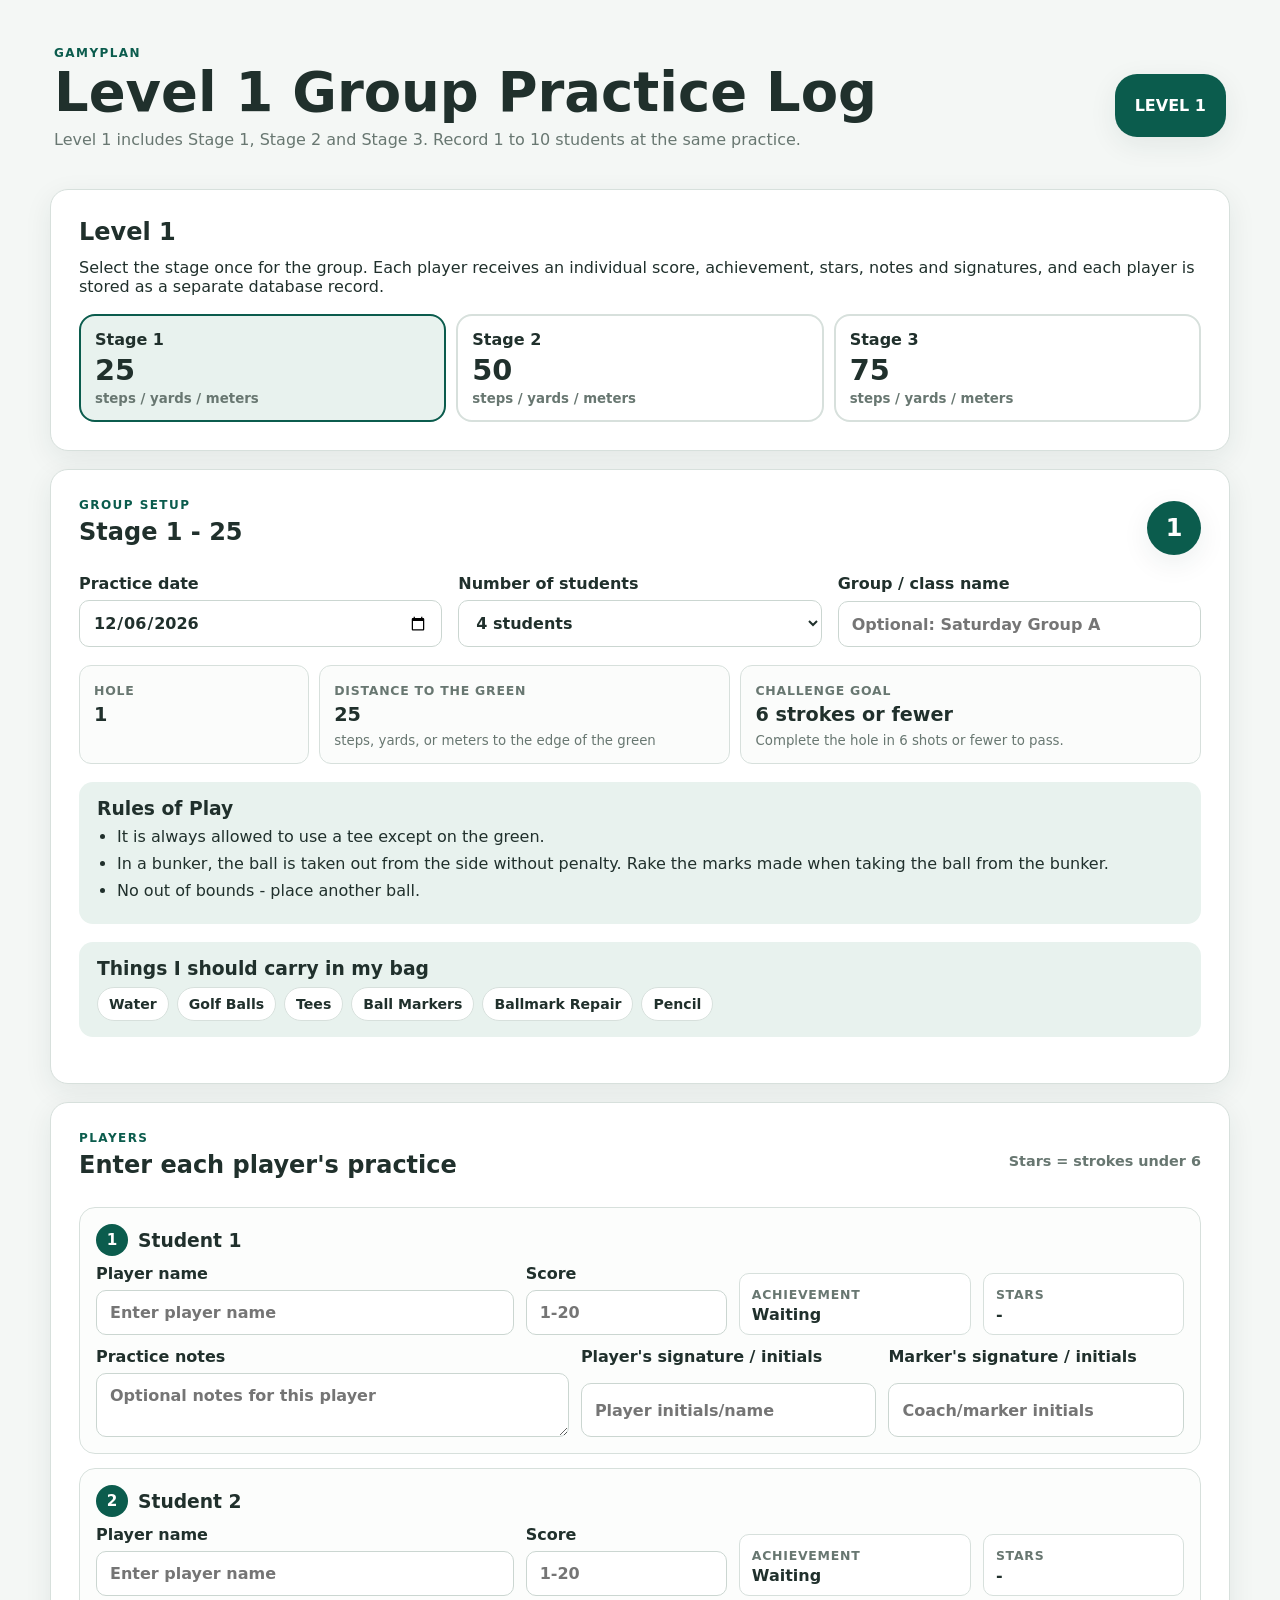
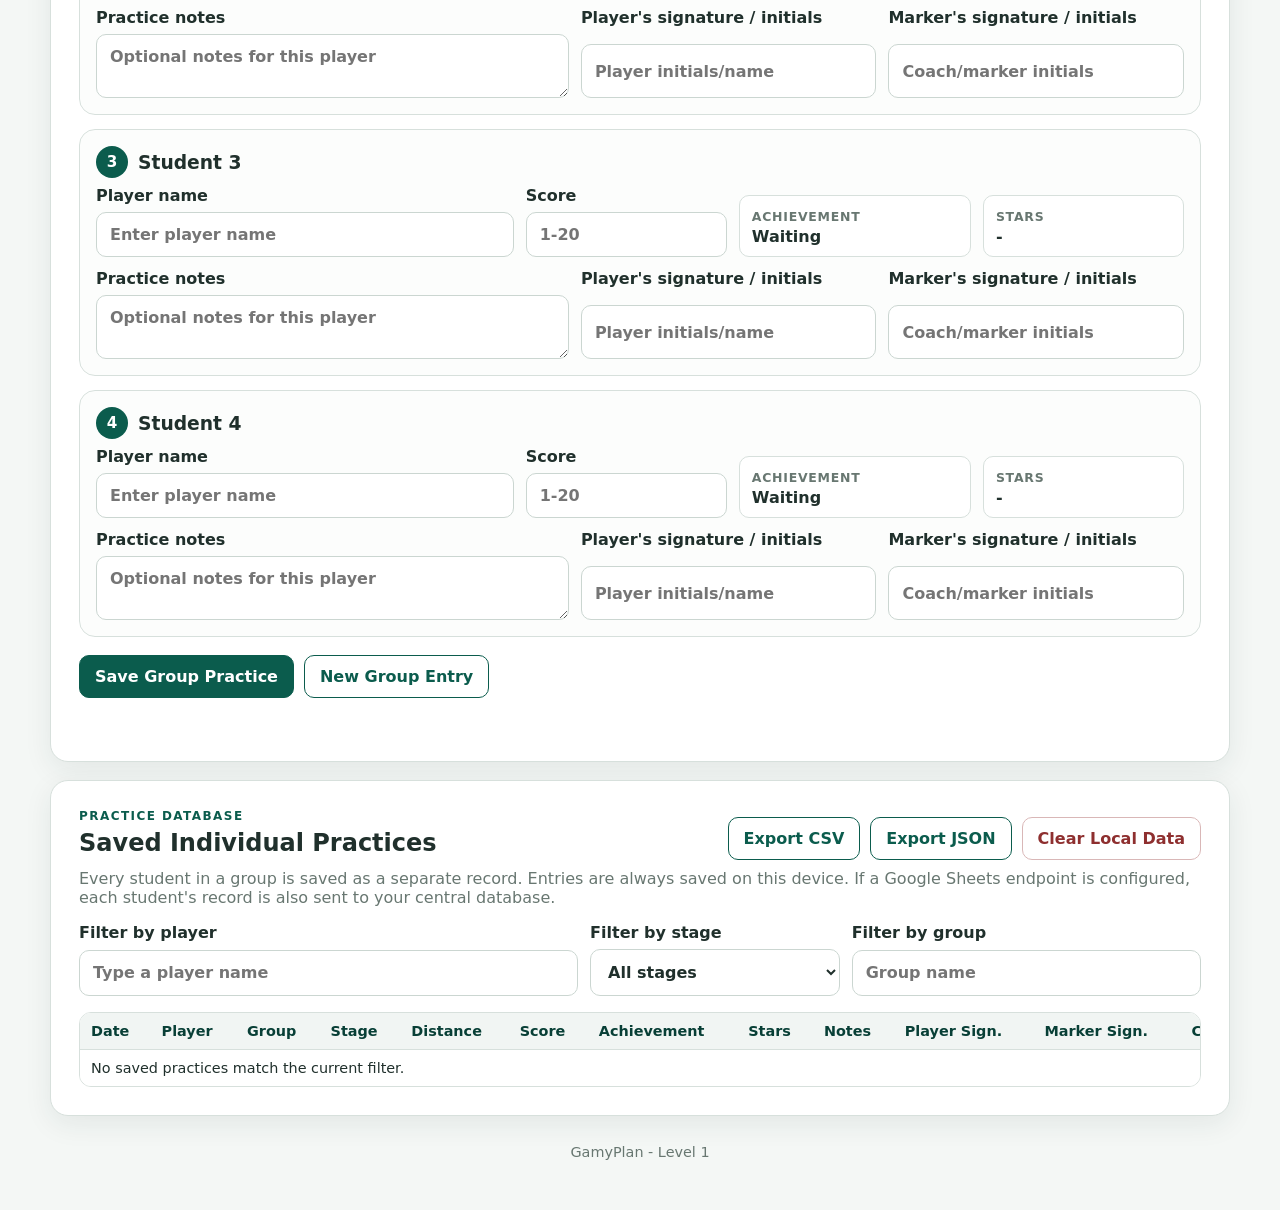
==== index.html @ e22d9126 "Add files via upload" ====
<!doctype html>
<html lang="en">
<head>
  <meta charset="utf-8" />
  <meta name="viewport" content="width=device-width,initial-scale=1" />
  <meta name="theme-color" content="#0b5c4d" />
  <title>GamyPlan - Level 1 Group Practice Log</title>
  <link rel="stylesheet" href="styles.css" />
</head>
<body>
  <main class="wrap">
    <header class="hero">
      <div>
        <p class="eyebrow">GamyPlan</p>
        <h1>Level 1 Group Practice Log</h1>
        <p class="sub">Level 1 includes Stage 1, Stage 2 and Stage 3. Record 1 to 10 students at the same practice.</p>
      </div>
      <div class="level-badge">LEVEL 1</div>
    </header>

    <section class="card intro">
      <h2>Level 1</h2>
      <p>
        Select the stage once for the group. Each player receives an individual score, achievement,
        stars, notes and signatures, and each player is stored as a separate database record.
      </p>

      <div class="stage-summary">
        <button class="stage active" data-stage="1" type="button">
          <span>Stage 1</span><strong>25</strong><small>steps / yards / meters</small>
        </button>
        <button class="stage" data-stage="2" type="button">
          <span>Stage 2</span><strong>50</strong><small>steps / yards / meters</small>
        </button>
        <button class="stage" data-stage="3" type="button">
          <span>Stage 3</span><strong>75</strong><small>steps / yards / meters</small>
        </button>
      </div>
    </section>

    <section class="card">
      <div class="section-head">
        <div>
          <p class="eyebrow">Group Setup</p>
          <h2 id="stageTitle">Stage 1 - 25</h2>
        </div>
        <div class="mini-badge" id="stageBadge">1</div>
      </div>

      <div class="grid three">
        <label>
          Practice date
          <input id="practiceDate" type="date" />
        </label>

        <label>
          Number of students
          <select id="studentCount">
            <option value="1">1 student</option>
            <option value="2">2 students</option>
            <option value="3">3 students</option>
            <option value="4" selected>4 students</option>
            <option value="5">5 students</option>
            <option value="6">6 students</option>
            <option value="7">7 students</option>
            <option value="8">8 students</option>
            <option value="9">9 students</option>
            <option value="10">10 students</option>
          </select>
        </label>

        <label>
          Group / class name
          <input id="groupName" type="text" placeholder="Optional: Saturday Group A" />
        </label>
      </div>

      <div class="challenge">
        <div>
          <span class="label">Hole</span>
          <strong>1</strong>
        </div>
        <div>
          <span class="label">Distance to the green</span>
          <strong id="distanceValue">25</strong>
          <small>steps, yards, or meters to the edge of the green</small>
        </div>
        <div>
          <span class="label">Challenge goal</span>
          <strong>6 strokes or fewer</strong>
          <small>Complete the hole in 6 shots or fewer to pass.</small>
        </div>
      </div>

      <div class="rules">
        <h3>Rules of Play</h3>
        <ul>
          <li>It is always allowed to use a tee except on the green.</li>
          <li>In a bunker, the ball is taken out from the side without penalty. Rake the marks made when taking the ball from the bunker.</li>
          <li>No out of bounds - place another ball.</li>
        </ul>
      </div>

      <div class="bag">
        <h3>Things I should carry in my bag</h3>
        <div class="chips">
          <span>Water</span>
          <span>Golf Balls</span>
          <span>Tees</span>
          <span>Ball Markers</span>
          <span>Ballmark Repair</span>
          <span>Pencil</span>
        </div>
      </div>
    </section>

    <section class="card">
      <div class="section-head">
        <div>
          <p class="eyebrow">Players</p>
          <h2>Enter each player's practice</h2>
        </div>
        <div class="legend">Stars = strokes under 6</div>
      </div>

      <div id="studentCards" class="student-list"></div>

      <div class="actions">
        <button id="saveGroupBtn" class="primary" type="button">Save Group Practice</button>
        <button id="resetGroupBtn" class="secondary" type="button">New Group Entry</button>
      </div>

      <p id="status" class="status" aria-live="polite"></p>
    </section>

    <section class="card">
      <div class="section-head">
        <div>
          <p class="eyebrow">Practice Database</p>
          <h2>Saved Individual Practices</h2>
        </div>
        <div class="actions compact">
          <button id="exportBtn" class="secondary" type="button">Export CSV</button>
          <button id="exportJsonBtn" class="secondary" type="button">Export JSON</button>
          <button id="clearBtn" class="danger" type="button">Clear Local Data</button>
        </div>
      </div>

      <p class="hint">
        Every student in a group is saved as a separate record. Entries are always saved on this device.
        If a Google Sheets endpoint is configured, each student's record is also sent to your central database.
      </p>

      <div class="filters">
        <label>
          Filter by player
          <input id="filterPlayer" type="search" placeholder="Type a player name" />
        </label>
        <label>
          Filter by stage
          <select id="filterStage">
            <option value="">All stages</option>
            <option value="1">Stage 1</option>
            <option value="2">Stage 2</option>
            <option value="3">Stage 3</option>
          </select>
        </label>
        <label>
          Filter by group
          <input id="filterGroup" type="search" placeholder="Group name" />
        </label>
      </div>

      <div class="table-wrap">
        <table>
          <thead>
            <tr>
              <th>Date</th>
              <th>Player</th>
              <th>Group</th>
              <th>Stage</th>
              <th>Distance</th>
              <th>Score</th>
              <th>Achievement</th>
              <th>Stars</th>
              <th>Notes</th>
              <th>Player Sign.</th>
              <th>Marker Sign.</th>
              <th>Cloud</th>
            </tr>
          </thead>
          <tbody id="practiceRows"></tbody>
        </table>
      </div>
    </section>

    <footer>GamyPlan - Level 1</footer>
  </main>

  <script src="config.js"></script>
  <script src="app.js"></script>
</body>
</html>
---- styles.css ----
:root {
  --green: #0b5c4d;
  --green-dark: #083f36;
  --green-soft: #e8f2ee;
  --ink: #20302c;
  --muted: #687771;
  --bg: #f4f7f5;
  --card: #ffffff;
  --line: #d7e0dc;
  --danger: #8e2f2f;
  --shadow: 0 8px 28px rgba(22, 53, 45, .08);
}

* { box-sizing: border-box; }

body {
  margin: 0;
  font-family: Inter, ui-sans-serif, system-ui, -apple-system, BlinkMacSystemFont, "Segoe UI", sans-serif;
  color: var(--ink);
  background: var(--bg);
}

.wrap {
  width: min(1180px, calc(100% - 28px));
  margin: 0 auto;
  padding: 28px 0 50px;
}

.hero {
  display: flex;
  justify-content: space-between;
  gap: 18px;
  align-items: center;
  padding: 18px 4px 24px;
}

h1, h2, h3, p { margin-top: 0; }

h1 {
  font-size: clamp(2rem, 5vw, 3.4rem);
  line-height: 1;
  margin-bottom: 10px;
}

h2 { margin-bottom: 12px; }
h3 { margin-bottom: 8px; }

.eyebrow {
  text-transform: uppercase;
  letter-spacing: .12em;
  font-size: .75rem;
  font-weight: 800;
  color: var(--green);
  margin-bottom: 6px;
}

.sub, .hint, small { color: var(--muted); }

.level-badge, .mini-badge {
  background: var(--green);
  color: white;
  border-radius: 22px;
  font-weight: 900;
  box-shadow: var(--shadow);
}

.level-badge {
  padding: 22px 20px;
  min-width: 105px;
  text-align: center;
}

.mini-badge {
  width: 54px;
  height: 54px;
  border-radius: 50%;
  display: grid;
  place-items: center;
  font-size: 1.5rem;
}

.card {
  background: var(--card);
  border: 1px solid var(--line);
  border-radius: 18px;
  padding: clamp(18px, 4vw, 28px);
  margin-bottom: 18px;
  box-shadow: var(--shadow);
}

.stage-summary {
  display: grid;
  grid-template-columns: repeat(3, 1fr);
  gap: 10px;
  margin-top: 18px;
}

.stage {
  border: 2px solid var(--line);
  background: white;
  border-radius: 16px;
  padding: 14px;
  cursor: pointer;
  color: var(--ink);
  text-align: left;
  transition: .15s ease;
}

.stage:hover, .stage.active {
  border-color: var(--green);
  background: var(--green-soft);
}

.stage span, .stage strong, .stage small { display: block; }
.stage strong { font-size: 1.8rem; margin: 4px 0; }

.grid {
  display: grid;
  gap: 16px;
  margin: 16px 0;
}

.grid.two { grid-template-columns: repeat(2, minmax(0, 1fr)); }
.grid.three { grid-template-columns: repeat(3, minmax(0, 1fr)); }

label {
  display: grid;
  gap: 7px;
  font-weight: 750;
}

input, textarea, select {
  width: 100%;
  border: 1.5px solid #cbd6d1;
  border-radius: 10px;
  padding: 12px 13px;
  font: inherit;
  color: var(--ink);
  background: white;
}

input:focus, textarea:focus, select:focus {
  outline: 3px solid rgba(11, 92, 77, .12);
  border-color: var(--green);
}

.challenge {
  display: grid;
  grid-template-columns: .7fr 1.25fr 1.4fr;
  gap: 10px;
  margin: 18px 0;
}

.challenge > div, .result-box {
  border: 1px solid var(--line);
  background: #fbfcfb;
  border-radius: 12px;
  padding: 14px;
}

.challenge strong, .result-box strong {
  display: block;
  font-size: 1.2rem;
  margin: 4px 0;
}

.label {
  color: var(--muted);
  font-size: .78rem;
  font-weight: 800;
  text-transform: uppercase;
  letter-spacing: .06em;
}

.rules, .bag {
  background: var(--green-soft);
  border-radius: 14px;
  padding: 16px 18px;
  margin: 18px 0;
}

.rules ul {
  margin: 8px 0 0 20px;
  padding: 0;
}

.rules li { margin: 8px 0; }

.chips {
  display: flex;
  flex-wrap: wrap;
  gap: 8px;
}

.chips span {
  background: white;
  border: 1px solid var(--line);
  border-radius: 999px;
  padding: 8px 11px;
  font-weight: 700;
  font-size: .88rem;
}

.section-head {
  display: flex;
  justify-content: space-between;
  gap: 14px;
  align-items: center;
}

.legend {
  color: var(--muted);
  font-size: .9rem;
  font-weight: 700;
}

.student-list {
  display: grid;
  gap: 14px;
  margin-top: 16px;
}

.student-card {
  border: 1px solid var(--line);
  border-radius: 16px;
  padding: 16px;
  background: #fcfdfc;
}

.student-card h3 {
  display: flex;
  align-items: center;
  gap: 10px;
}

.student-number {
  width: 32px;
  height: 32px;
  border-radius: 50%;
  background: var(--green);
  color: white;
  display: inline-grid;
  place-items: center;
  font-size: .95rem;
}

.student-fields {
  display: grid;
  grid-template-columns: 1.35fr .65fr .75fr .65fr;
  gap: 12px;
  align-items: end;
}

.student-extra {
  display: grid;
  grid-template-columns: 1.6fr 1fr 1fr;
  gap: 12px;
  margin-top: 12px;
}

.result-inline {
  border: 1px solid var(--line);
  background: white;
  border-radius: 10px;
  padding: 10px 12px;
  min-height: 47px;
}

.result-inline strong {
  display: block;
  margin-top: 2px;
}

.actions {
  display: flex;
  flex-wrap: wrap;
  gap: 10px;
  margin-top: 18px;
}

.actions.compact { margin-top: 0; }

button {
  font: inherit;
  font-weight: 800;
}

.primary, .secondary, .danger {
  border-radius: 10px;
  padding: 11px 15px;
  cursor: pointer;
}

.primary {
  border: 1px solid var(--green);
  background: var(--green);
  color: white;
}

.secondary {
  border: 1px solid var(--green);
  background: white;
  color: var(--green);
}

.danger {
  border: 1px solid #d9b7b7;
  background: white;
  color: var(--danger);
}

.status {
  margin: 12px 0 0;
  min-height: 1.4em;
  font-weight: 700;
}

.status.ok { color: var(--green); }
.status.error { color: var(--danger); }

.filters {
  display: grid;
  grid-template-columns: 2fr 1fr 1.4fr;
  gap: 12px;
  margin: 16px 0;
}

.table-wrap {
  overflow-x: auto;
  border: 1px solid var(--line);
  border-radius: 12px;
}

table {
  width: 100%;
  border-collapse: collapse;
  min-width: 1180px;
  background: white;
}

th, td {
  padding: 10px 11px;
  border-bottom: 1px solid var(--line);
  text-align: left;
  vertical-align: top;
  font-size: .9rem;
}

th {
  position: sticky;
  top: 0;
  background: #f1f5f3;
  color: var(--green-dark);
  z-index: 1;
}

tr:last-child td { border-bottom: 0; }

.pass {
  font-weight: 900;
  color: var(--green);
}

.not-pass {
  font-weight: 900;
  color: var(--danger);
}

footer {
  text-align: center;
  color: var(--muted);
  font-size: .9rem;
  padding-top: 10px;
}

@media (max-width: 900px) {
  .student-fields, .student-extra, .grid.three, .challenge, .filters {
    grid-template-columns: 1fr;
  }
}

@media (max-width: 760px) {
  .wrap { width: min(100% - 18px, 1180px); padding-top: 14px; }
  .hero { align-items: flex-start; }
  .level-badge { padding: 15px 12px; min-width: 82px; }
  .stage-summary { grid-template-columns: 1fr; }
  .section-head { align-items: flex-start; flex-direction: column; }
  .actions.compact { width: 100%; }
}

@media print {
  body { background: white; }
  .card { box-shadow: none; break-inside: avoid; }
  .actions, .filters, #clearBtn { display: none !important; }
}
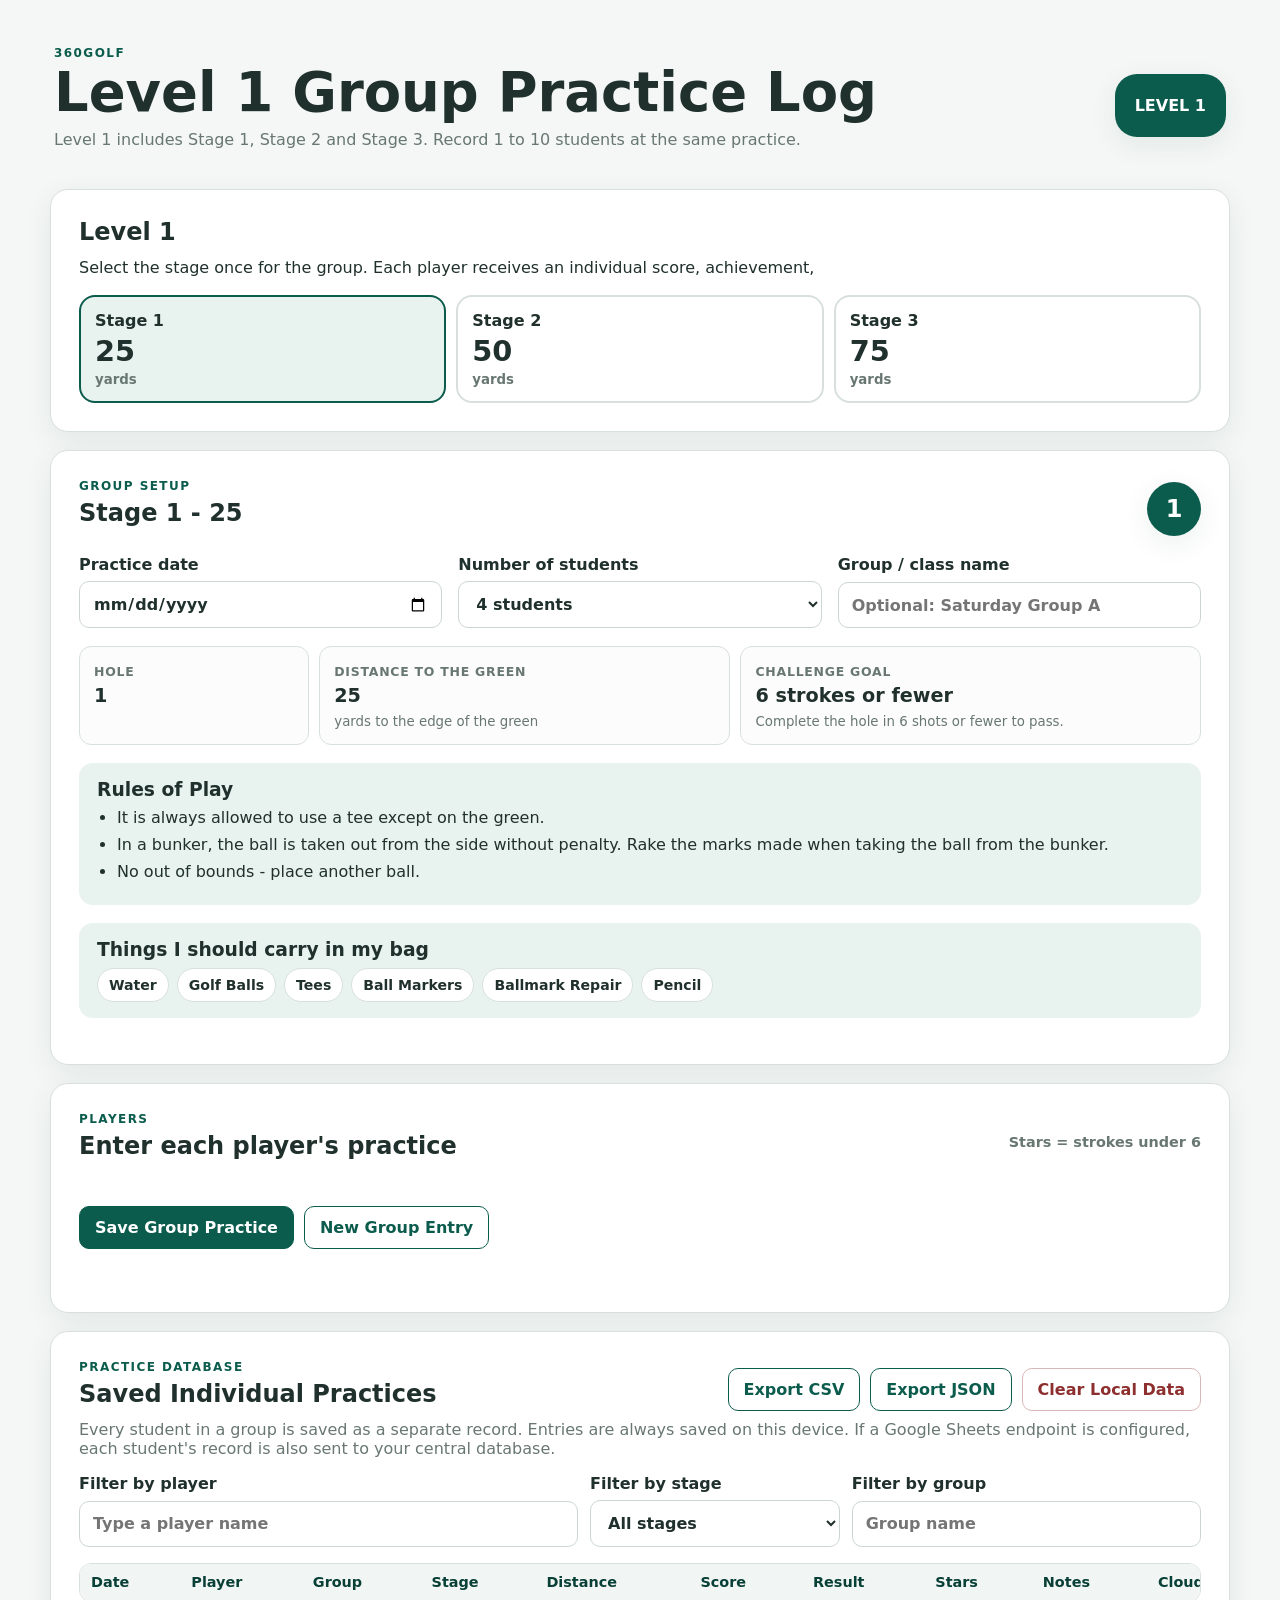
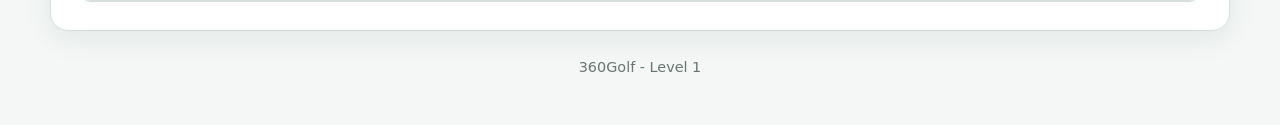
==== commit ebe54e7f: "Add files via upload" ====
--- a/index.html
+++ b/index.html
@@ -4,14 +4,14 @@
   <meta charset="utf-8" />
   <meta name="viewport" content="width=device-width,initial-scale=1" />
   <meta name="theme-color" content="#0b5c4d" />
-  <title>GamyPlan - Level 1 Group Practice Log</title>
+  <title>360Golf - Level 1 Group Practice Log</title>
   <link rel="stylesheet" href="styles.css" />
 </head>
 <body>
   <main class="wrap">
     <header class="hero">
       <div>
-        <p class="eyebrow">GamyPlan</p>
+        <p class="eyebrow">360Golf</p>
         <h1>Level 1 Group Practice Log</h1>
         <p class="sub">Level 1 includes Stage 1, Stage 2 and Stage 3. Record 1 to 10 students at the same practice.</p>
       </div>
@@ -22,18 +22,17 @@
       <h2>Level 1</h2>
       <p>
         Select the stage once for the group. Each player receives an individual score, achievement,
-        stars, notes and signatures, and each player is stored as a separate database record.
       </p>
 
       <div class="stage-summary">
         <button class="stage active" data-stage="1" type="button">
-          <span>Stage 1</span><strong>25</strong><small>steps / yards / meters</small>
+          <span>Stage 1</span><strong>25</strong><small>yards</small>
         </button>
         <button class="stage" data-stage="2" type="button">
-          <span>Stage 2</span><strong>50</strong><small>steps / yards / meters</small>
+          <span>Stage 2</span><strong>50</strong><small>yards</small>
         </button>
         <button class="stage" data-stage="3" type="button">
-          <span>Stage 3</span><strong>75</strong><small>steps / yards / meters</small>
+          <span>Stage 3</span><strong>75</strong><small>yards</small>
         </button>
       </div>
     </section>
@@ -83,7 +82,7 @@
         <div>
           <span class="label">Distance to the green</span>
           <strong id="distanceValue">25</strong>
-          <small>steps, yards, or meters to the edge of the green</small>
+          <small>yards to the edge of the green</small>
         </div>
         <div>
           <span class="label">Challenge goal</span>
@@ -181,11 +180,9 @@
               <th>Stage</th>
               <th>Distance</th>
               <th>Score</th>
-              <th>Achievement</th>
+              <th>Result</th>
               <th>Stars</th>
               <th>Notes</th>
-              <th>Player Sign.</th>
-              <th>Marker Sign.</th>
               <th>Cloud</th>
             </tr>
           </thead>
@@ -194,7 +191,7 @@
       </div>
     </section>
 
-    <footer>GamyPlan - Level 1</footer>
+    <footer>360Golf - Level 1</footer>
   </main>
 
   <script src="config.js"></script>
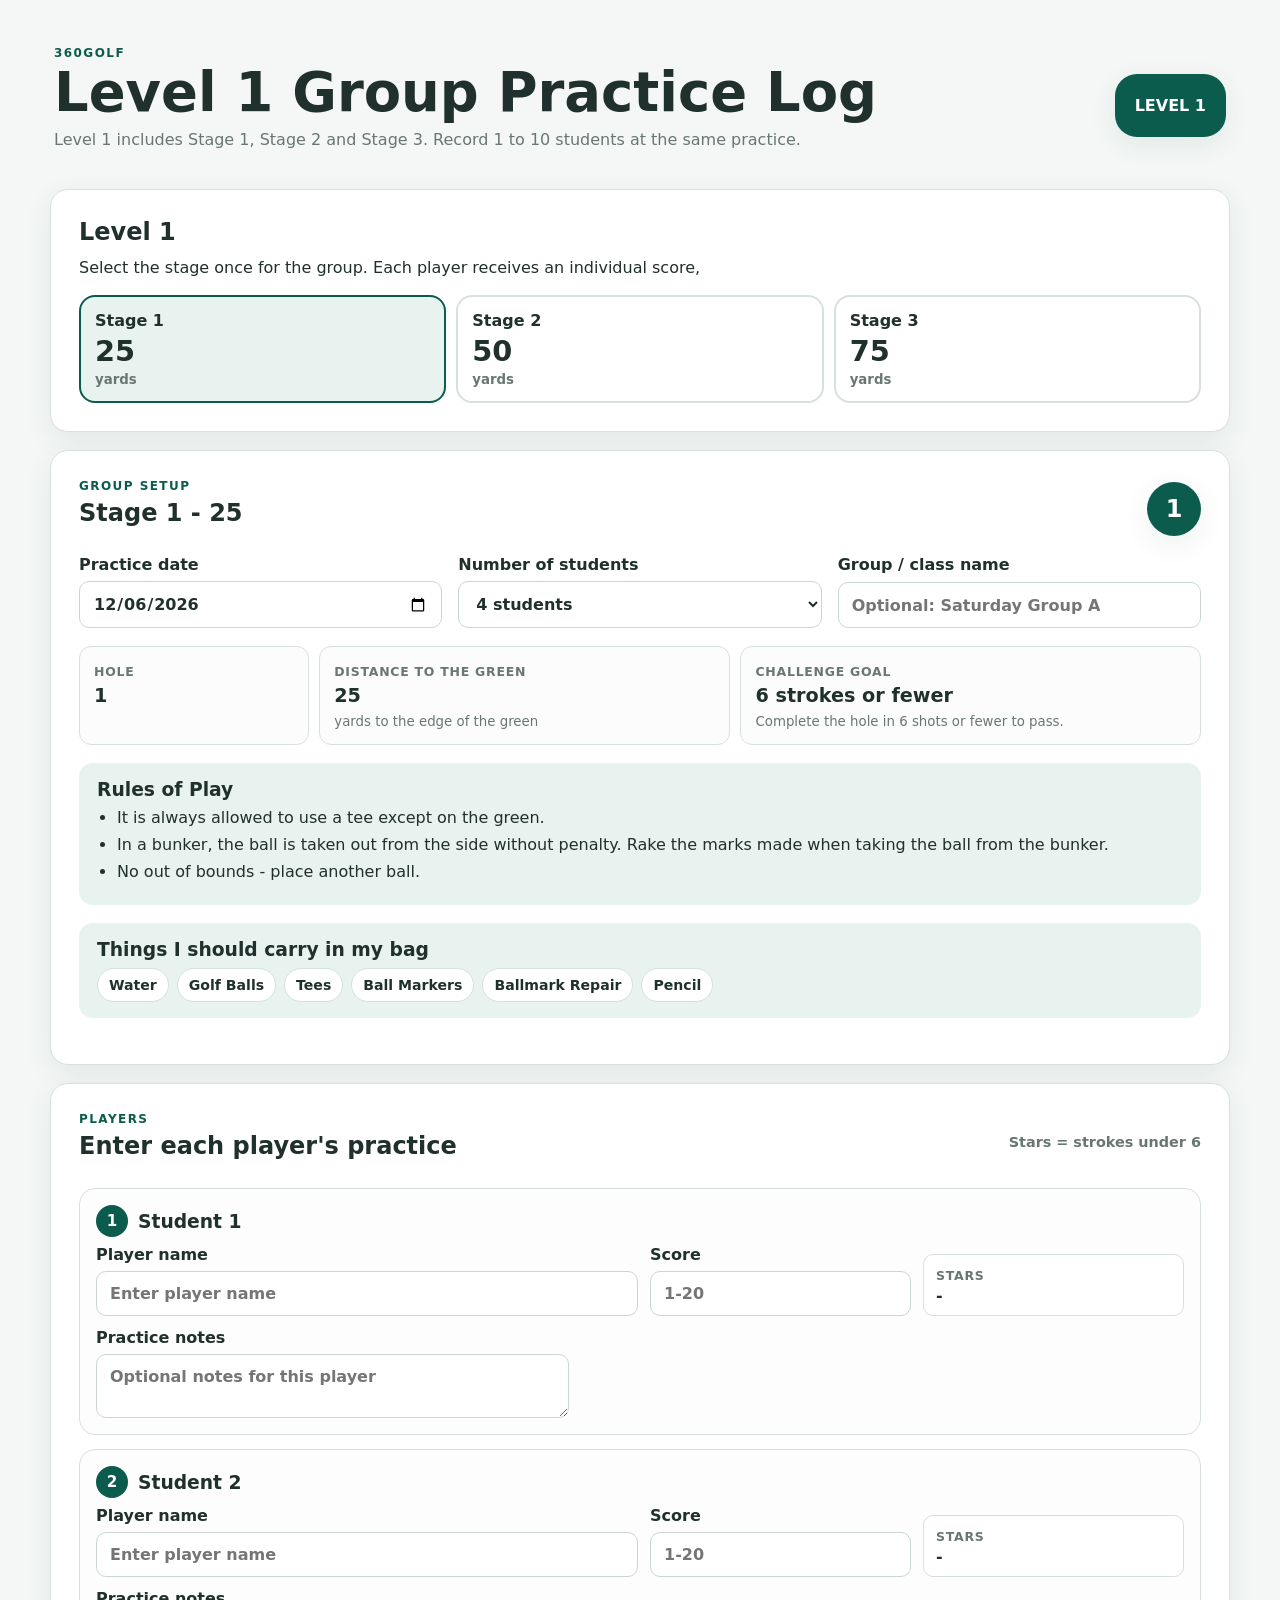
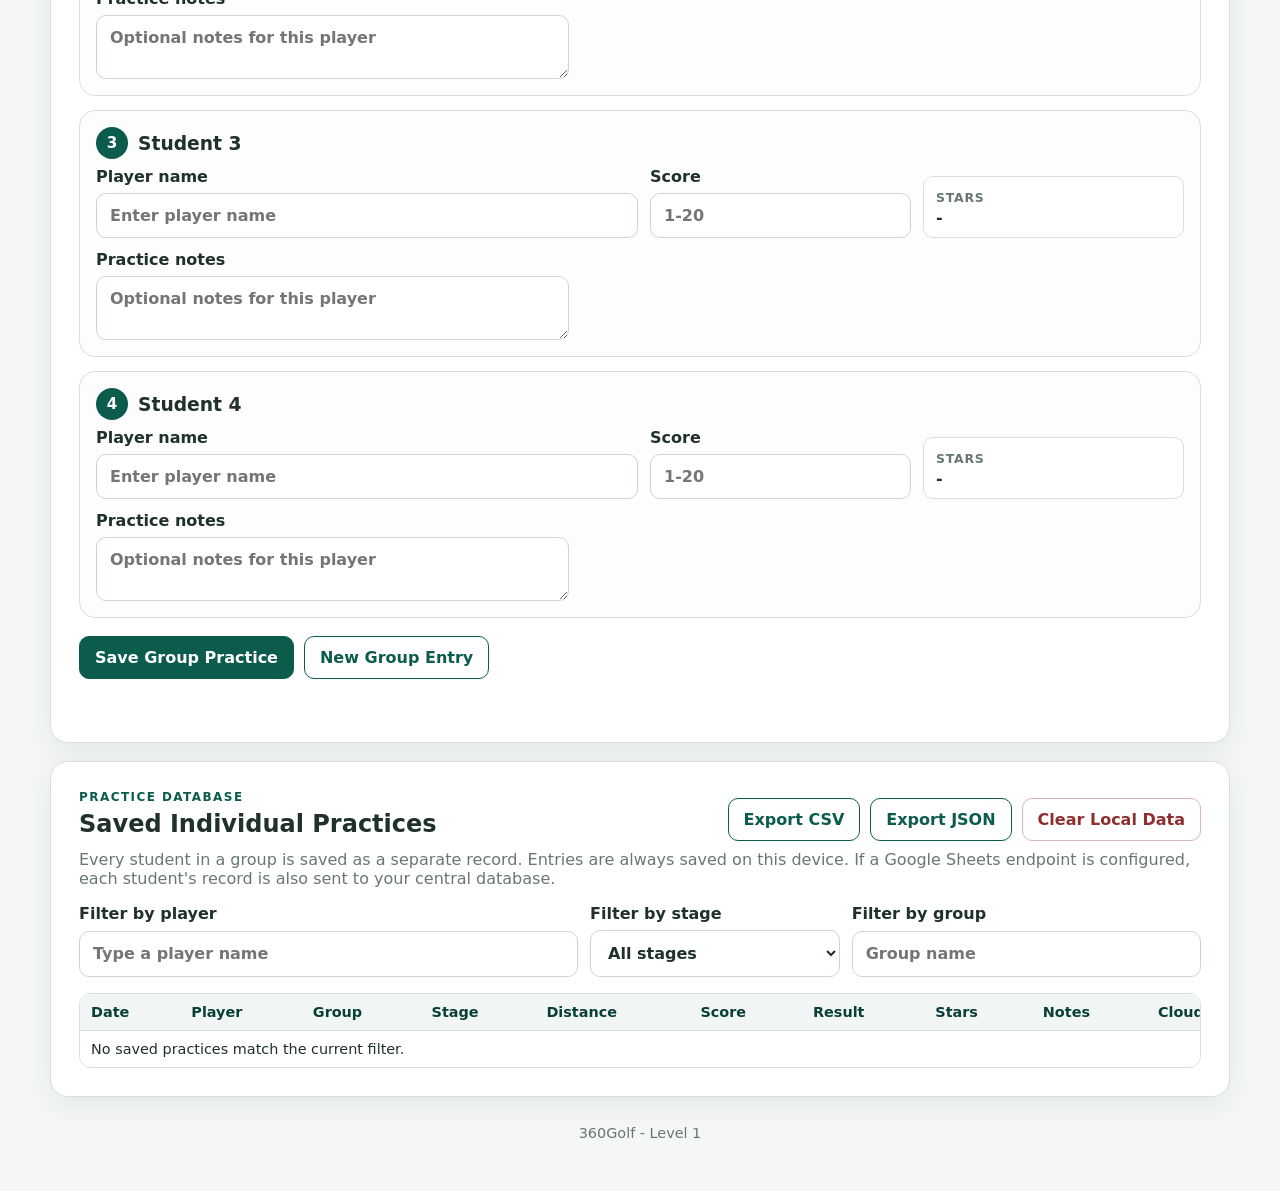
==== commit f4308d08: "Add files via upload" ====
--- a/index.html
+++ b/index.html
@@ -21,7 +21,7 @@
     <section class="card intro">
       <h2>Level 1</h2>
       <p>
-        Select the stage once for the group. Each player receives an individual score, achievement,
+        Select the stage once for the group. Each player receives an individual score,
       </p>
 
       <div class="stage-summary">
--- a/styles.css
+++ b/styles.css
@@ -247,7 +247,7 @@
 
 .student-fields {
   display: grid;
-  grid-template-columns: 1.35fr .65fr .75fr .65fr;
+  grid-template-columns: 1.35fr .65fr .65fr;
   gap: 12px;
   align-items: end;
 }
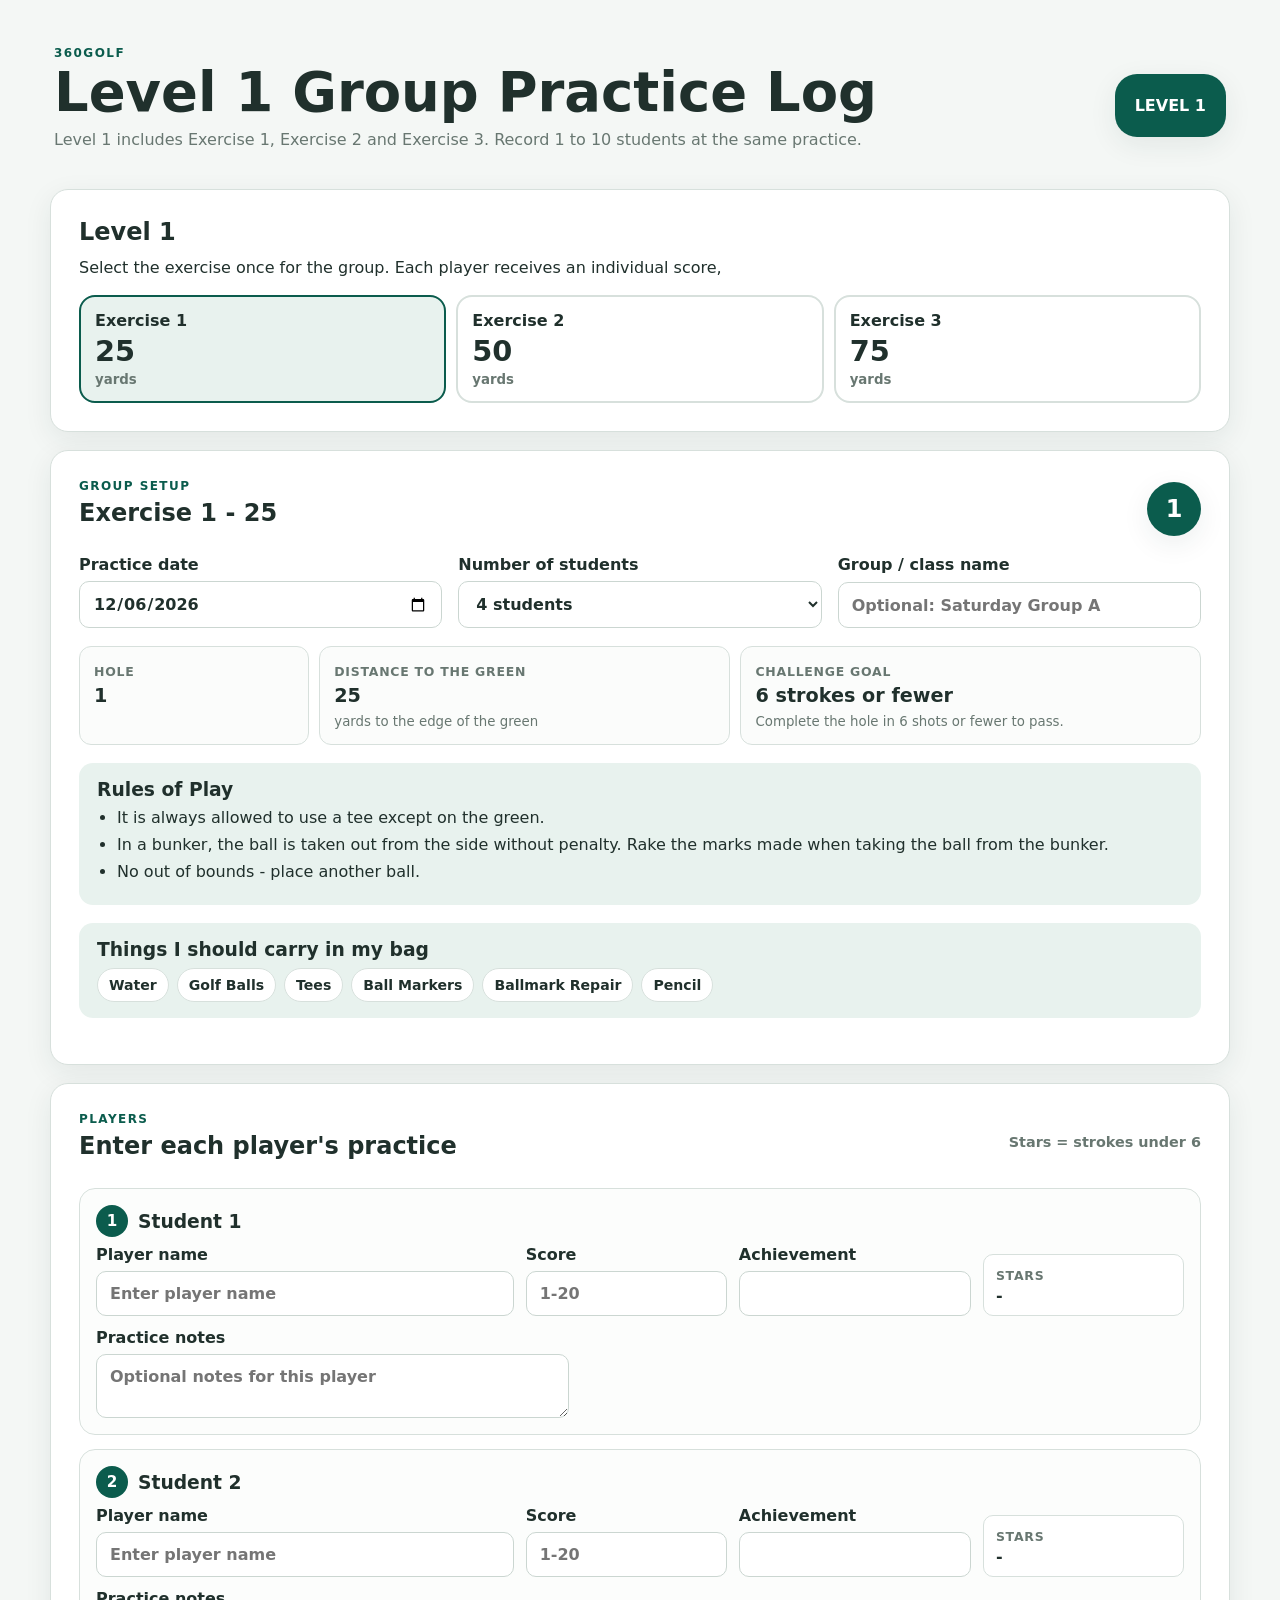
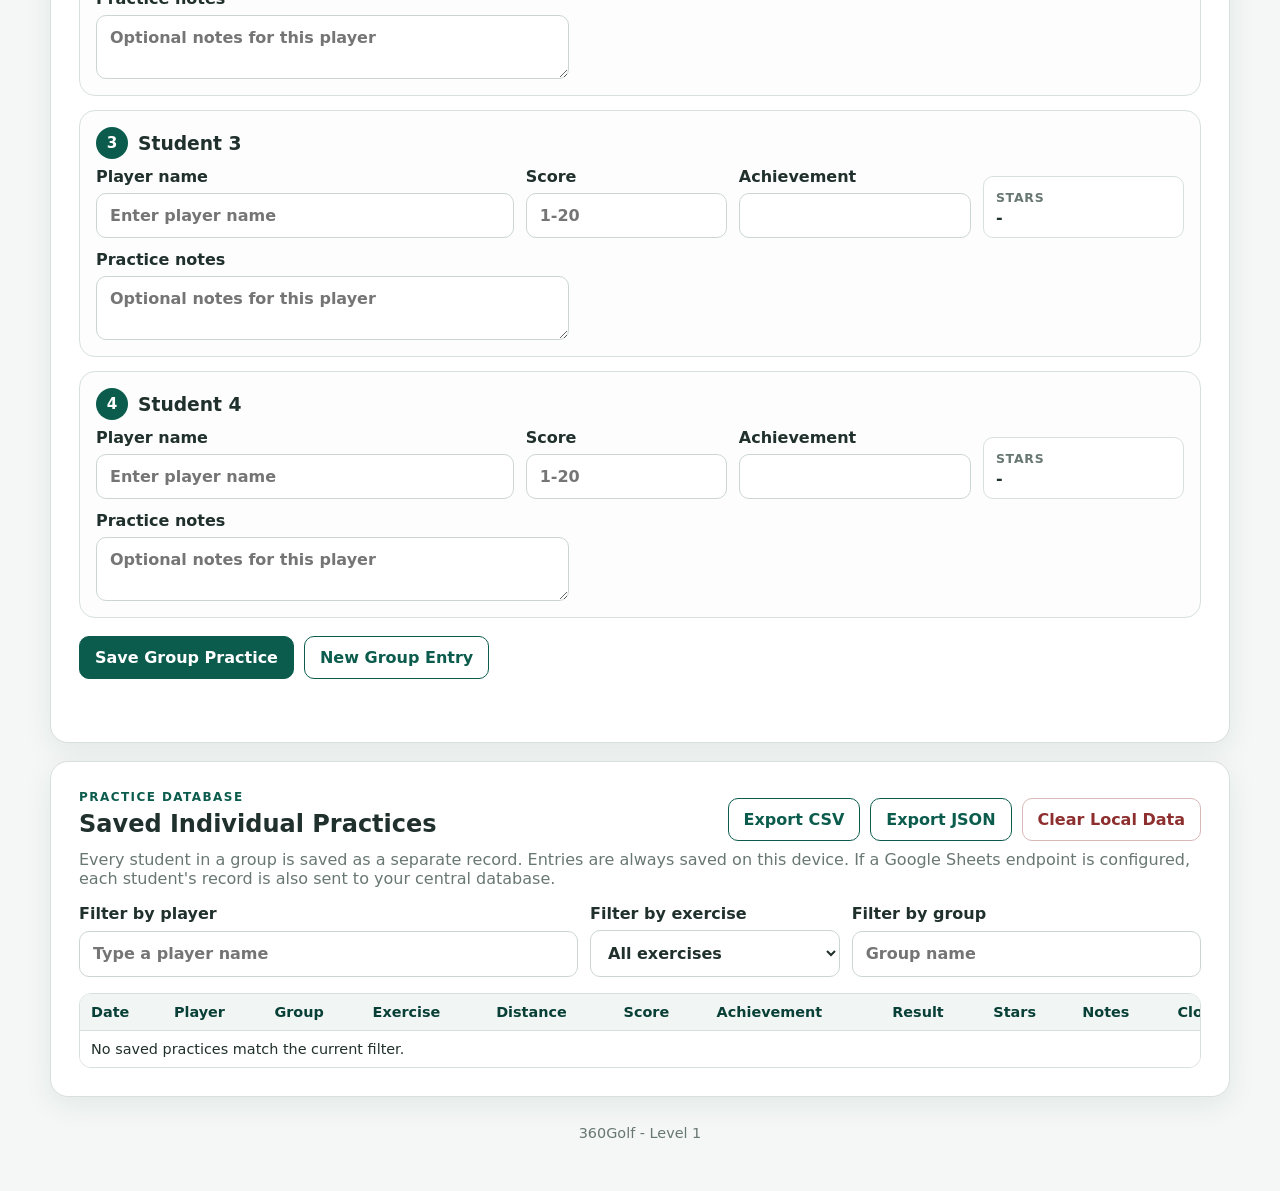
==== commit 1c94ae76: "Add files via upload" ====
--- a/index.html
+++ b/index.html
@@ -13,7 +13,7 @@
       <div>
         <p class="eyebrow">360Golf</p>
         <h1>Level 1 Group Practice Log</h1>
-        <p class="sub">Level 1 includes Stage 1, Stage 2 and Stage 3. Record 1 to 10 students at the same practice.</p>
+        <p class="sub">Level 1 includes Exercise 1, Exercise 2 and Exercise 3. Record 1 to 10 students at the same practice.</p>
       </div>
       <div class="level-badge">LEVEL 1</div>
     </header>
@@ -21,18 +21,18 @@
     <section class="card intro">
       <h2>Level 1</h2>
       <p>
-        Select the stage once for the group. Each player receives an individual score,
+        Select the exercise once for the group. Each player receives an individual score,
       </p>
 
       <div class="stage-summary">
-        <button class="stage active" data-stage="1" type="button">
-          <span>Stage 1</span><strong>25</strong><small>yards</small>
+        <button class="stage active" data-exercise="1" type="button">
+          <span>Exercise 1</span><strong>25</strong><small>yards</small>
         </button>
-        <button class="stage" data-stage="2" type="button">
-          <span>Stage 2</span><strong>50</strong><small>yards</small>
+        <button class="stage" data-exercise="2" type="button">
+          <span>Exercise 2</span><strong>50</strong><small>yards</small>
         </button>
-        <button class="stage" data-stage="3" type="button">
-          <span>Stage 3</span><strong>75</strong><small>yards</small>
+        <button class="stage" data-exercise="3" type="button">
+          <span>Exercise 3</span><strong>75</strong><small>yards</small>
         </button>
       </div>
     </section>
@@ -41,9 +41,9 @@
       <div class="section-head">
         <div>
           <p class="eyebrow">Group Setup</p>
-          <h2 id="stageTitle">Stage 1 - 25</h2>
-        </div>
-        <div class="mini-badge" id="stageBadge">1</div>
+          <h2 id="exerciseTitle">Exercise 1 - 25</h2>
+        </div>
+        <div class="mini-badge" id="exerciseBadge">1</div>
       </div>
 
       <div class="grid three">
@@ -156,12 +156,12 @@
           <input id="filterPlayer" type="search" placeholder="Type a player name" />
         </label>
         <label>
-          Filter by stage
-          <select id="filterStage">
-            <option value="">All stages</option>
-            <option value="1">Stage 1</option>
-            <option value="2">Stage 2</option>
-            <option value="3">Stage 3</option>
+          Filter by exercise
+          <select id="filterExercise">
+            <option value="">All exercises</option>
+            <option value="1">Exercise 1</option>
+            <option value="2">Exercise 2</option>
+            <option value="3">Exercise 3</option>
           </select>
         </label>
         <label>
@@ -177,9 +177,10 @@
               <th>Date</th>
               <th>Player</th>
               <th>Group</th>
-              <th>Stage</th>
+              <th>Exercise</th>
               <th>Distance</th>
               <th>Score</th>
+              <th>Achievement</th>
               <th>Result</th>
               <th>Stars</th>
               <th>Notes</th>
--- a/styles.css
+++ b/styles.css
@@ -247,7 +247,7 @@
 
 .student-fields {
   display: grid;
-  grid-template-columns: 1.35fr .65fr .65fr;
+  grid-template-columns: 1.35fr .65fr .75fr .65fr;
   gap: 12px;
   align-items: end;
 }
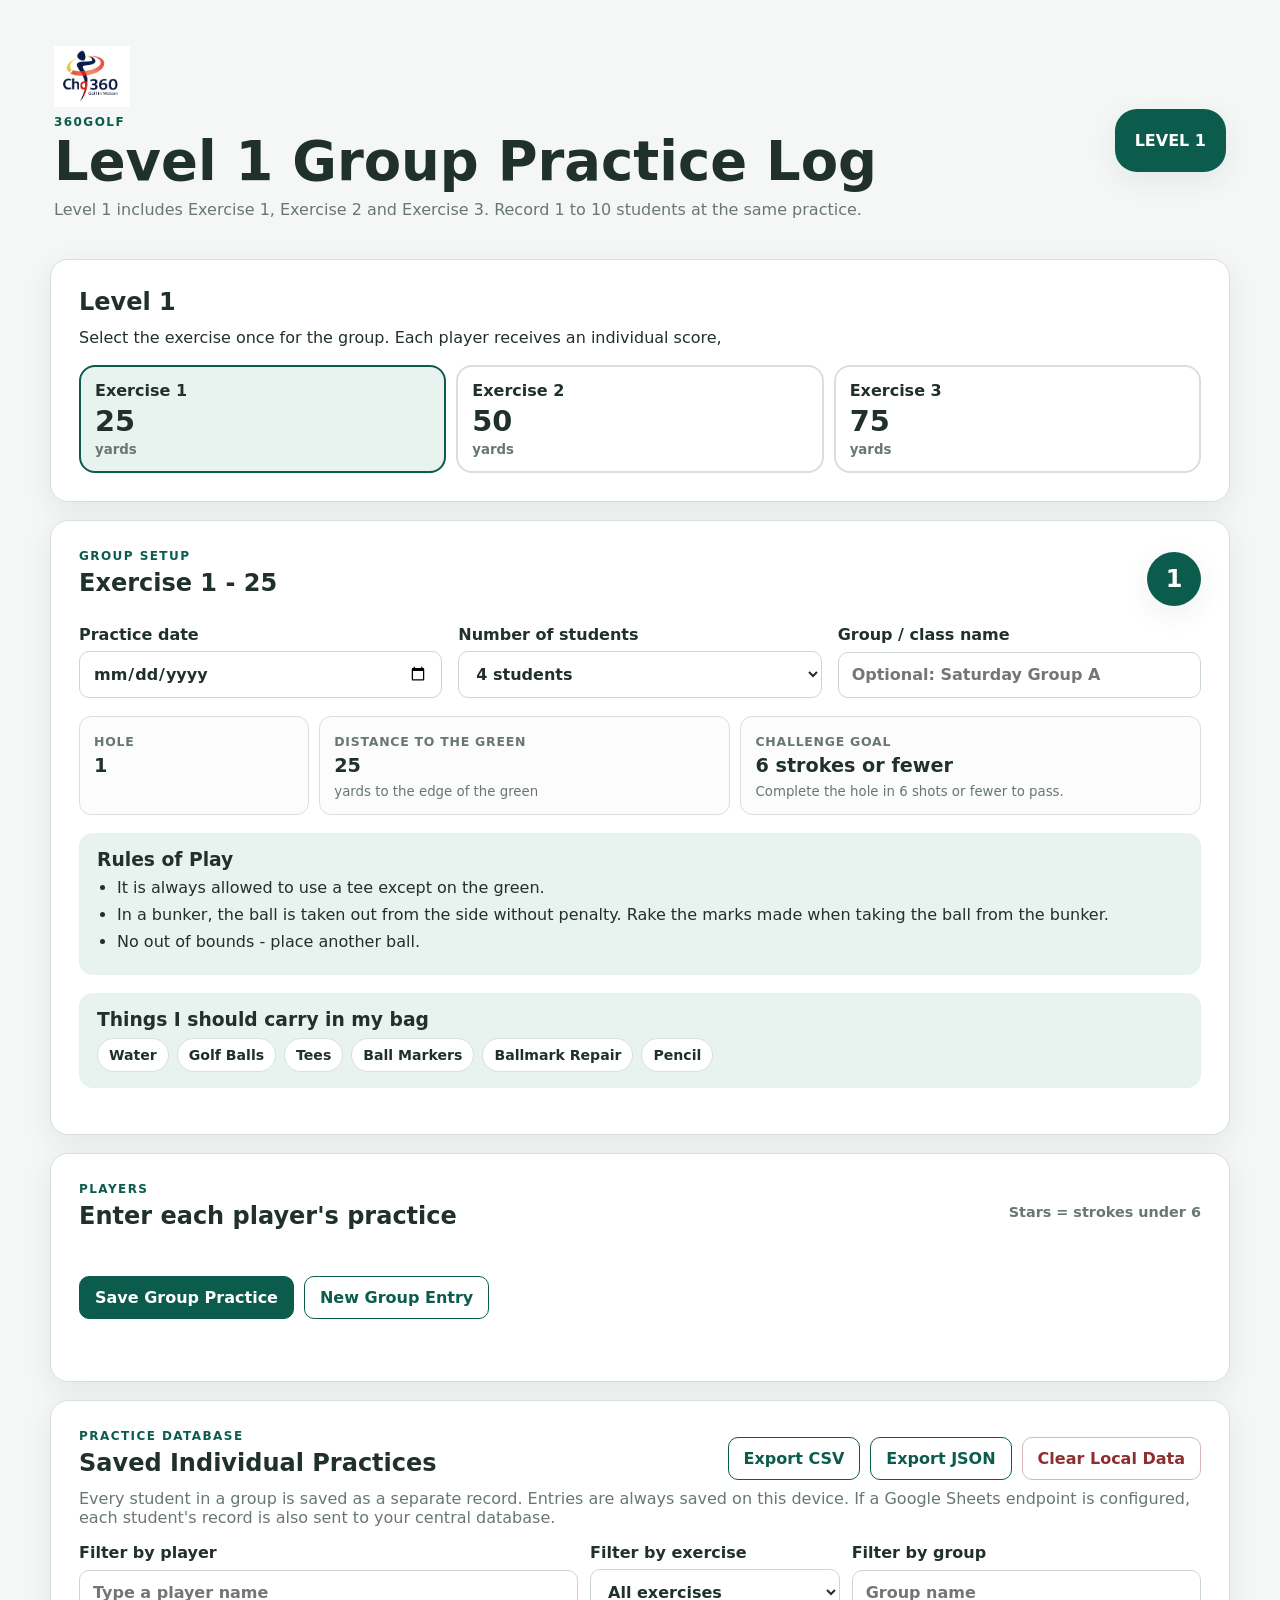
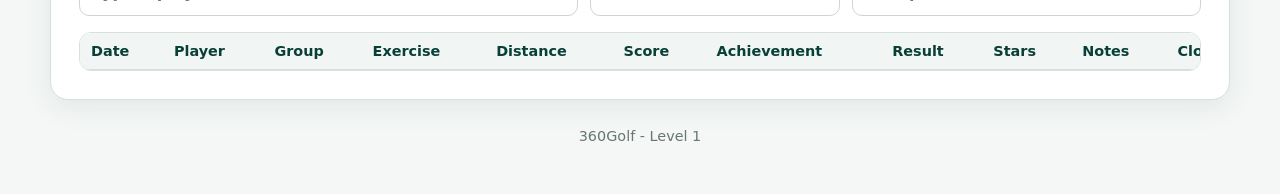
==== commit 978fbc86: "Add files via upload" ====
--- a/index.html
+++ b/index.html
@@ -5,12 +5,18 @@
   <meta name="viewport" content="width=device-width,initial-scale=1" />
   <meta name="theme-color" content="#0b5c4d" />
   <title>360Golf - Level 1 Group Practice Log</title>
+  <link rel="manifest" href="manifest.webmanifest" />
+  <meta name="apple-mobile-web-app-capable" content="yes" />
+  <meta name="apple-mobile-web-app-status-bar-style" content="default" />
+  <meta name="apple-mobile-web-app-title" content="360Golf Level 1" />
+  <link rel="apple-touch-icon" href="apple-touch-icon.png" />
   <link rel="stylesheet" href="styles.css" />
 </head>
 <body>
   <main class="wrap">
     <header class="hero">
       <div>
+        <img class="chq360-logo" src="chq360-logo.png" alt="CHQ 360 Golf in Motion" />
         <p class="eyebrow">360Golf</p>
         <h1>Level 1 Group Practice Log</h1>
         <p class="sub">Level 1 includes Exercise 1, Exercise 2 and Exercise 3. Record 1 to 10 students at the same practice.</p>
--- a/styles.css
+++ b/styles.css
@@ -394,3 +394,6 @@
   .card { box-shadow: none; break-inside: avoid; }
   .actions, .filters, #clearBtn { display: none !important; }
 }
+
+/* Small CHQ 360 logo; existing layout and behavior unchanged */
+.chq360-logo { display:block; width:76px; max-width:100%; height:auto; margin:0 0 8px; }
